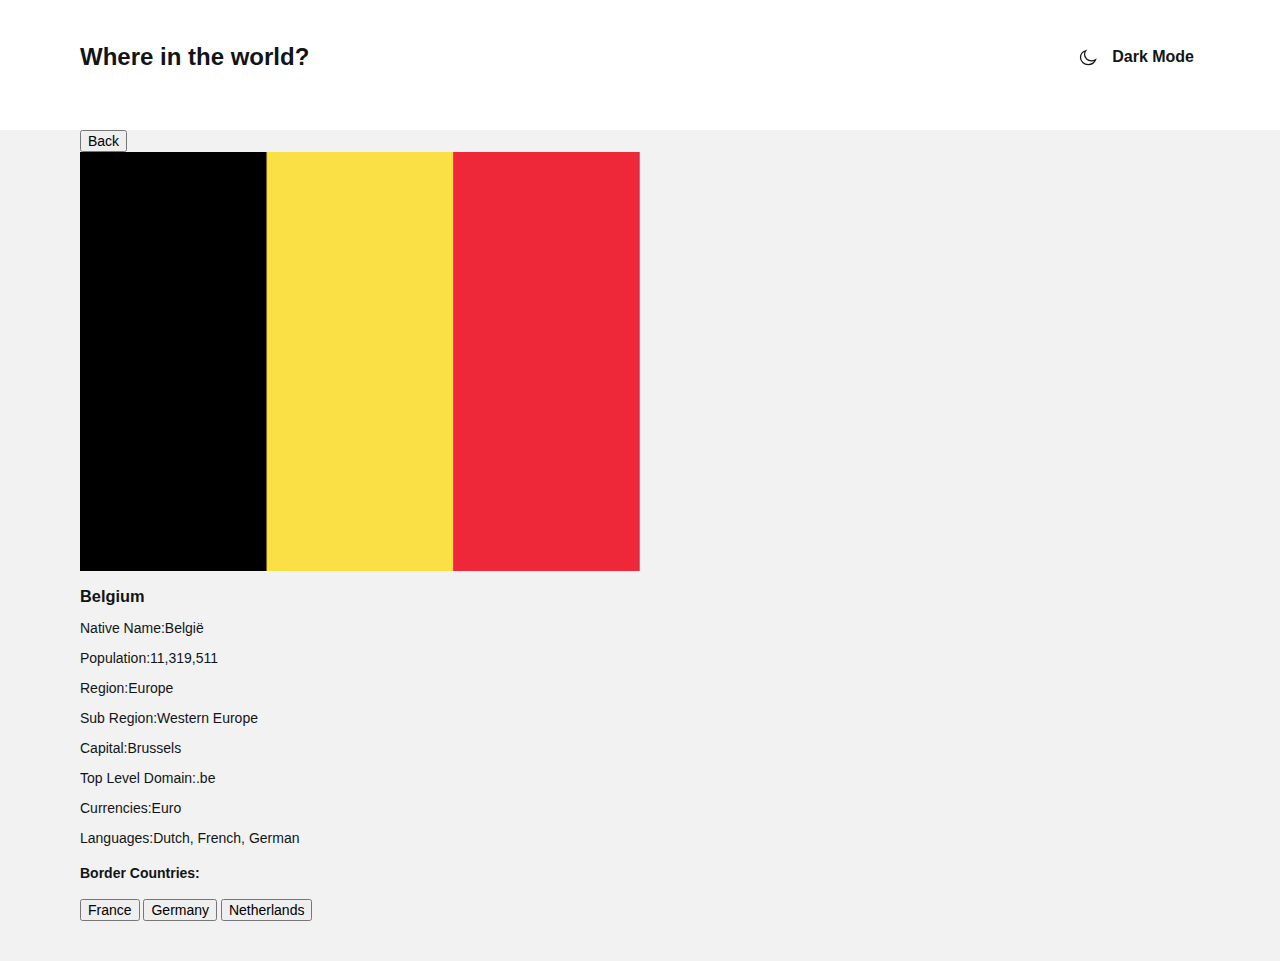
==== detail.html @ cf4d941c "add detail.html and its markup" ====
<!DOCTYPE html>
<html lang="en">
<head>
    <meta charset="UTF-8">
    <meta http-equiv="X-UA-Compatible" content="IE=edge">
    <meta name="viewport" content="width=device-width, initial-scale=1.0">
    <title>Detail</title>

      <!-- stylesheet -->
      <link rel="stylesheet" href="./css/normalize.css">
      <link rel="stylesheet" href="./css/styles.css">
</head>
<body>
    <div class="container site-header-container">
        <header class="site-header">
                <a href="index.html" class="site-heading-link"><h1 class="site-heading">Where in the world?</h1></a>
                <div class="btn-box">
                    <img src="./img/moon-icon.svg" alt="moon-icon" width="20" height="20">
                    <button class="main-btn" type="button">Dark Mode</button>
                </div>
        </header>
    </div>

    <div class="container">
        <main class="details-main">
            <section class="details">
                <div class="img-box">
                    <button class="back-btn" type="button">Back</button>
                    <img class="details-img" src="./img/flag-belgium.jpg" alt="belgium-flag" srcset="./img/flag-belgium.jpg 1x, ./img/flag-belgium@2x.jpg 2x" width="560" height="400">
                </div>
                <div class="details-content">
                    <div class="details-content-box">
                        <div class="details-content-left">
                            <h3>Belgium</h3>
                            <p class="details-content-text"><span class="details-content-text-heading">Native Name:</span>België</p>
                            <p class="details-content-text"><span class="details-content-text-heading">Population:</span>11,319,511</p>
                            <p class="details-content-text"><span class="details-content-text-heading">Region:</span>Europe</p>
                            <p class="details-content-text"><span class="details-content-text-heading">Sub Region:</span>Western Europe</p>
                            <p class="details-content-text"><span class="details-content-text-heading">Capital:</span>Brussels</p>
                        </div>
                        <div class="details-content-right">
                            <p class="details-content-text"><span class="details-content-text-heading">Top Level Domain:</span>.be</p>
                            <p class="details-content-text"><span class="details-content-text-heading">Currencies:</span>Euro</p>
                            <p class="details-content-text"><span class="details-content-text-heading">Languages:</span>Dutch, French, German</p>
                        </div>
                    </div>
                    <div class="borders">
                        <h4 class="borders-heading">Border Countries: </h4>
                        <button class="border-btn" type="button">France</button>
                        <button class="border-btn" type="button">Germany</button>
                        <button class="border-btn" type="button">Netherlands</button>
                    </div>
                </div>
            </section>
        </main>
    </div>

</body>
</html>
---- css/styles.css ----
/* Fonts */
@font-face {
    font-family: "Nunito Sans";
    src: url(../fonts/NunitoSans-Light.woff) format("woff2"),
        url(../fonts/NunitoSans-Light.woff2) format("woff");
    font-weight: 300;
    font-style: normal;
    font-display: swap;
}

@font-face {
    font-family: "Nunito Sans";
    src: url(../fonts/NunitoSans-Regular.woff) format("woff2"),
        url(../fonts/NunitoSans-Regular.woff2) format("woff");
    font-weight: normal;
    font-style: normal;
    font-display: swap;
}

@font-face {
    font-family: "Nunito Sans";
    src: url(../fonts/NunitoSans-SemiBold.woff) format("woff2"),
        url(../fonts/NunitoSans-SemiBold.woff2) format("woff");
    font-weight: 600;
    font-style: normal;
    font-display: swap;
}

@font-face {
    font-family: "Nunito Sans";
    src: url(../fonts/NunitoSans-ExtraBold.woff) format("woff2"),
        url(../fonts/NunitoSans-ExtraBold.woff2) format("woff");
    font-weight: bold;
    font-style: normal;
    font-display: swap;
}

/* Custom properties */
:root {
    --accent-color: #111517;
    --bg-color: #f2f2f2;
    --white-color: #fff;
}
html {
    box-sizing: border-box;
    height: 100%;
    scroll-behavior: smooth;
}

*,
*::before,
*::after {
    box-sizing: inherit;
}

body {
    display: flex;
    flex-direction: column;
    height: 100%;
    padding: 0;
    margin: 0;
    font-size: 14px;
    font-family: "Arial", sans-serif;
    line-height: 16px;
    background-color: var(--white-color);
    color: var(--accent-color);
}
.dark-mode {
    --white-color: rgb(44, 55, 64) ;
    --accent-color: #fff;
    --bg-color: #202c36;
}

img {
    display: flex;
    max-width: 100%;
    height: auto;
}

.container {
    width: 100%;
    max-width: 1440px;
    padding-left: 80px;
    padding-right: 80px;
    padding-bottom: 40px;
    margin-left: auto;
    margin-right: auto;
    background-color: var(--bg-color);
}

/* Site header styles */
.site-header {
    display: flex;
    align-items: center;
    justify-content: space-between;
    }
.site-header-container {
    padding-top: 24px;
    background-color: inherit;
}
.site-heading-link {
    display: block;
    text-decoration: none;
    color: var(--accent-color);
    white-space: nowrap;
}
.site-heading {
    display: block;
    font-weight: 800;
    font-size: 24px;
    line-height: 34px;
}

.btn-box {
    display: flex;
    align-items: center;
}
.main-btn {
    border: 0;
    font-weight: 600;
    font-size: 16px;
    line-height: 22px;
    background-color: inherit;
    color: var(--accent-color);
    margin-left: 8px;
    cursor: pointer;
    white-space: nowrap;
}

/* Main content */
.main-content {
    flex-grow: 1;
}

.main-container {
    padding-top: 48px;
}

form {
    display: flex;
    align-items: center;
    justify-content: space-between;
    margin-bottom: 48px;
}
.search-input {
    width: 100%;
    max-width: 480px;
    display: inline-block;
    padding-top: 18px;
    padding-bottom: 18px;
    padding-left: 74px;
    background-color: var(--white-color);
    border: 0;
    color: var(--accent-color);
    outline: none;
    white-space: wrap;
}
.search-input::before {
    width: 18px;
    height: 18px;
    background-image: url(../img/search.svg);
    background-repeat: no-repeat;
    background-size: contain;
    background-position: center center;
    content: "";
}

select {
    width: 100%;
    max-width: 200px;
    border: 0;
    color: var(--accent-color);
    background-color: var(--white-color);
    padding-top: 18px;
    padding-bottom: 18px;
    padding-left: 24px;
    border-radius: 5px;
    margin-bottom: 5px;
    outline: none;
    white-space: wrap;
}
option {
    display: block;
    margin-top: 16px;
    margin-bottom: 16px;
    padding-left: 24px;
}

.countries-list {
    display: flex;
    flex-wrap: wrap;
    list-style: none;
    padding-left: 0;
    margin-left: -70px;
}

.countries-item {
    flex-shrink: 1;
    margin-left: 70px;
    background-color: var(--white-color);
    margin-bottom: 50px;
}
.countries-link {
    text-decoration: none;
    color: var(--accent-color);
}
.countries-link:hover {
    opacity: 0.8;
}

.countries-item-heading {
    font-weight: 800;
    font-size: 18px;
    line-height: 24px;
    margin-top: 24px;
    margin-bottom: 16px;
    margin-left: 24px;
}
.countries-item-content-box {
    display: flex;
    align-items: center;
    padding-left: 24px;
    padding-bottom: 46px;
}
.countries-item-content-heading {
    display: block;
    margin: 0;
    margin-right: 5px;
    font-weight: 600;
}
.countries-item-content-heading:not(:last-child) {
    margin-bottom: 8px;
}
.countries-item-content-text {
    display: block;
    margin: 0;
    font-weight: 300;
}
.countries-item-content-text:not(:last-child) {
    margin-bottom: 8px;
}

/*Details page styles  */
.details {
}
.img-box {
}
.back-btn {
}
.details-img {
}
.details-content {
}
.details-content-box {
}
.details-content-left {
}
.details-content-text {
}
.details-content-text-heading {
}
.details-content-right {
}
.borders {
}
.borders-heading {
}
.border-btn {
}
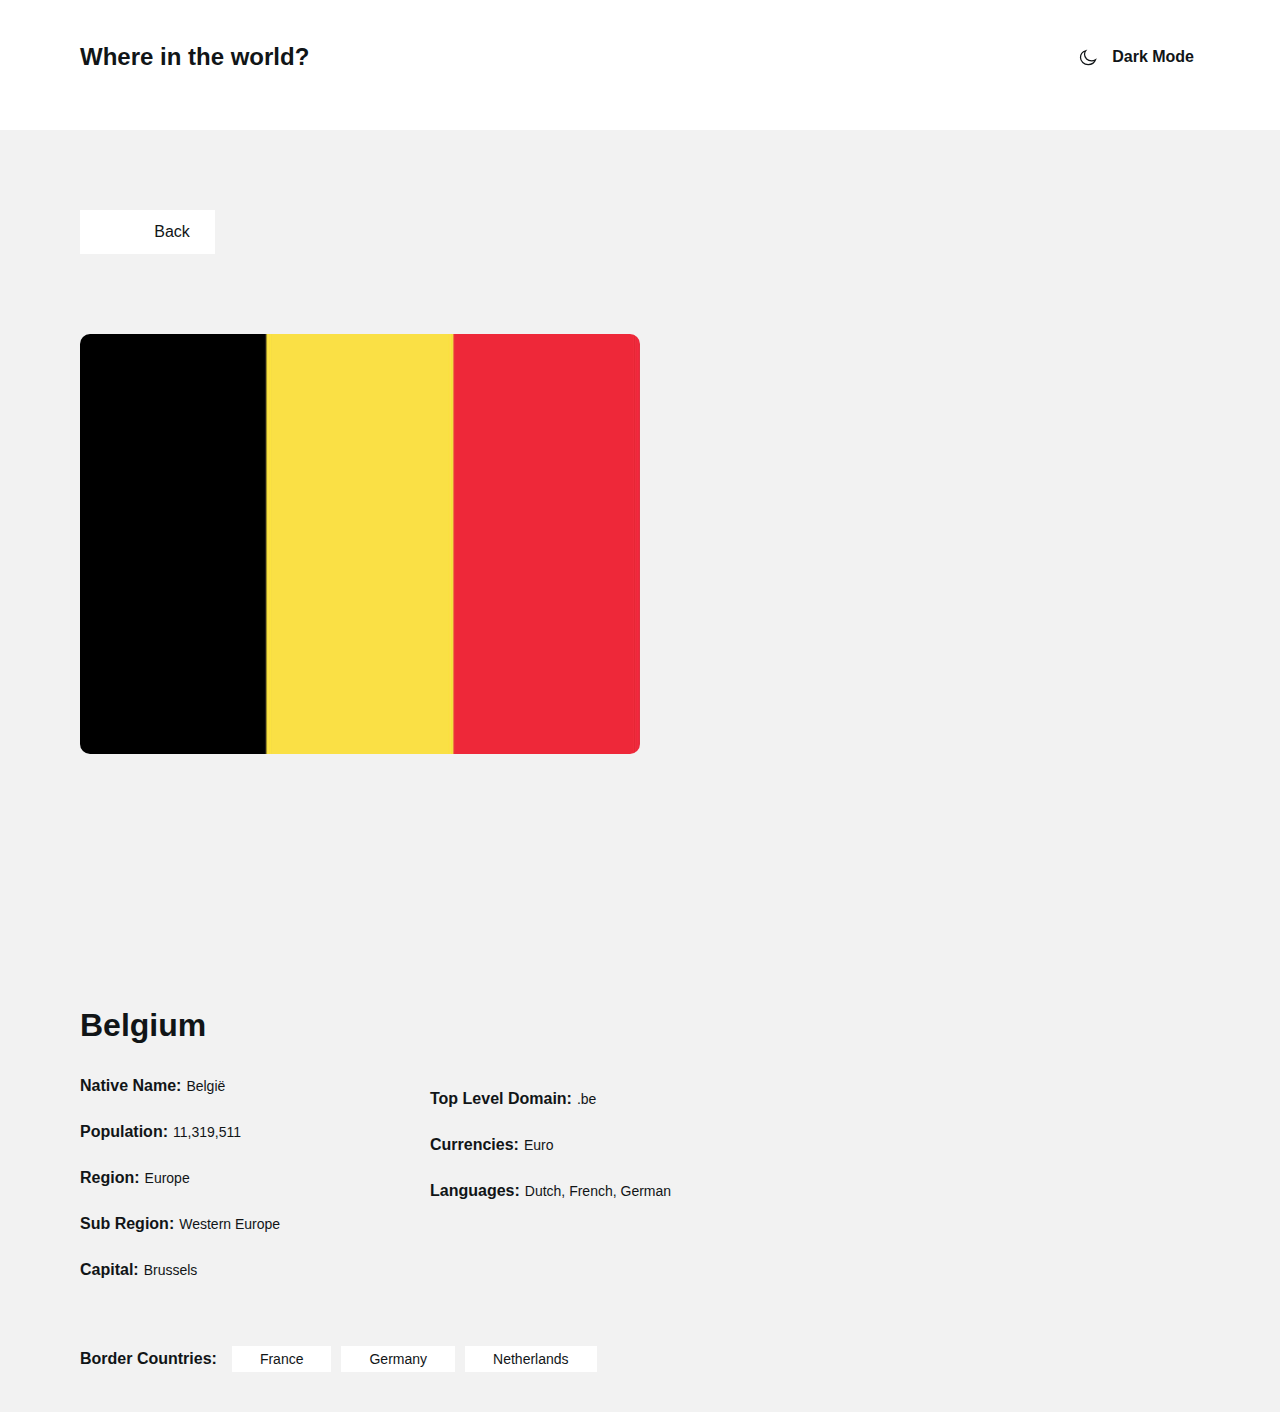
==== commit ae99e0d3: "add styles details.html" ====
--- a/detail.html
+++ b/detail.html
@@ -31,7 +31,7 @@
                 <div class="details-content">
                     <div class="details-content-box">
                         <div class="details-content-left">
-                            <h3>Belgium</h3>
+                            <h3 class="details-content-heading">Belgium</h3>
                             <p class="details-content-text"><span class="details-content-text-heading">Native Name:</span>België</p>
                             <p class="details-content-text"><span class="details-content-text-heading">Population:</span>11,319,511</p>
                             <p class="details-content-text"><span class="details-content-text-heading">Region:</span>Europe</p>
@@ -55,5 +55,7 @@
         </main>
     </div>
 
+    <script src="./js/main.js"></script>
+
 </body>
 </html>--- a/css/styles.css
+++ b/css/styles.css
@@ -242,28 +242,113 @@
 
 /*Details page styles  */
 .details {
+    display: flex;
+    align-items: center;
+    justify-content: space-between;
+    flex-wrap: wrap;
 }
 .img-box {
-}
+    display: flex;
+    flex-direction: column;
+    justify-content: flex-start;
+}
+
 .back-btn {
+    width: 100%;
+    max-width: 135px;
+    display: inline-block;
+    border: 0;
+    color: var(--accent-color);
+    background-color: var(--white-color);
+    padding: 10px 15px 10px 64px;
+    margin-top: 80px;
+    margin-bottom: 80px;
+    font-weight: 300;
+    font-size: 16px;
+    line-height: 24px;
+}
+.back-btn::before {
+    width: 20px;
+    height: 20px;
+    background-image: url(../img/call-made.svg);
+    background-repeat: no-repeat;
+    background-position: center center;
+    background-size: contain;
 }
 .details-img {
+    display: flex;
+    border-radius: 10px;
+    width: 560px;
+    height: 420px;
+    object-fit: cover;
+    flex-shrink: 0;
 }
 .details-content {
+    margin-top: 250px;
+    width: 100%;
+    max-width: 600px;
 }
 .details-content-box {
+    display: flex;
+    align-items: center;
+    justify-content: space-between;
+    flex-wrap: wrap;
 }
 .details-content-left {
+    width: 100%;
+    max-width: 207px;
+}
+
+.details-content-heading {
+    font-weight: 800;
+    font-size: 32px;
+    line-height: 43px;
+    color: var(--accent-color);
+    margin: 0;
+    margin-bottom: 23px;
 }
 .details-content-text {
+    font-size: 14px;
+    line-height: 24px;
+    font-weight: 300;
+    margin-top: 0;
 }
 .details-content-text-heading {
+    font-weight: 600;
+    font-size: 16px;
+    line-height: 32px;
+    margin-right: 5px;
 }
 .details-content-right {
+    width: 100%;
+    max-width: 250px;
 }
 .borders {
-}
+    display: flex;
+    align-items: center;
+    flex-wrap: wrap;
+    margin-top: 46px;
+    margin-bottom: 0;
+}
+
 .borders-heading {
-}
+    font-weight: 600;
+    font-size: 16px;
+    line-height: 24px;
+    margin: 0;
+    margin-right: 15px;
+    white-space: nowrap;
+    }
+
 .border-btn {
-}
+    padding: 5px 28px;
+    background-color: var(--white-color);
+    color: var(--accent-color);
+    font-weight: 300;
+    border: 0;
+    white-space: nowrap;
+}
+
+.border-btn:not(:last-child) {
+    margin-right: 10px;
+}
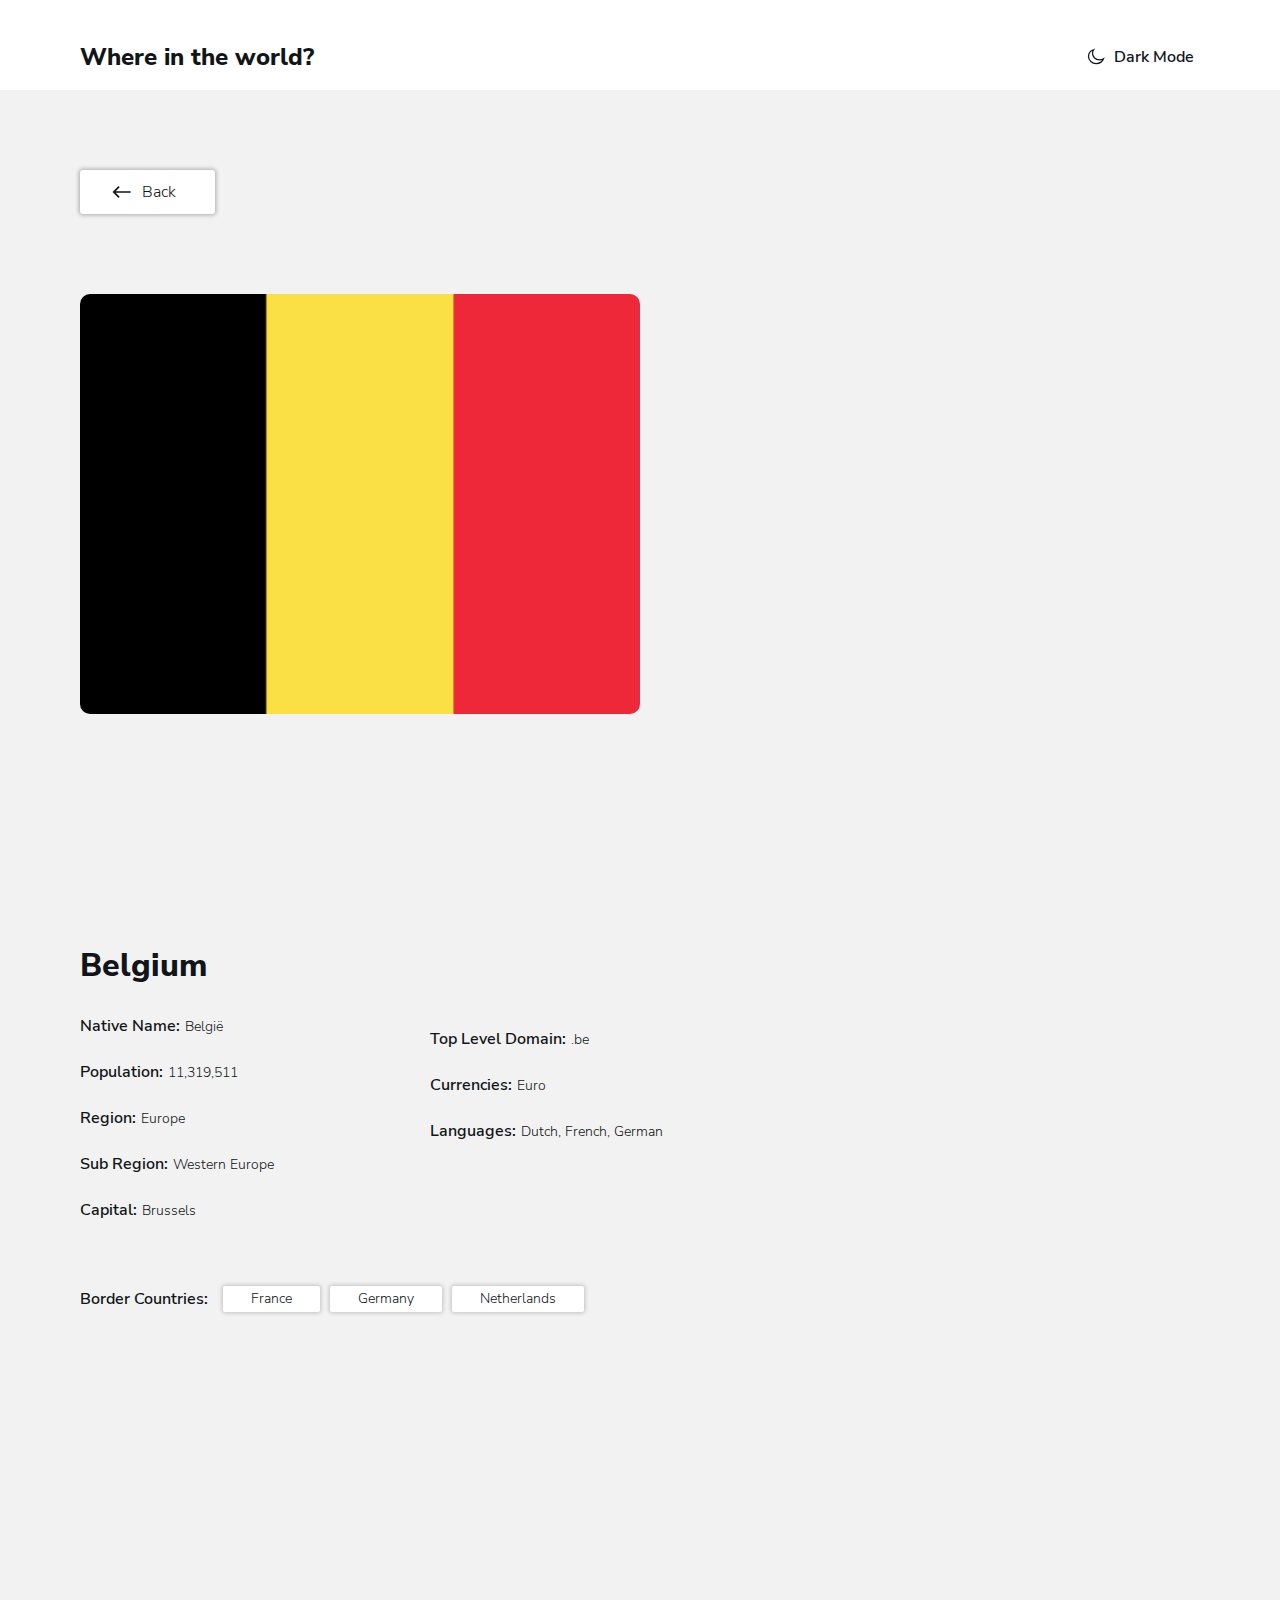
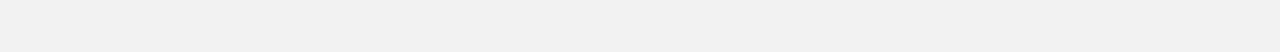
==== commit 0b34b028: "add svg to back-btn and padding bottom" ====
--- a/detail.html
+++ b/detail.html
@@ -15,17 +15,22 @@
         <header class="site-header">
                 <a href="index.html" class="site-heading-link"><h1 class="site-heading">Where in the world?</h1></a>
                 <div class="btn-box">
-                    <img src="./img/moon-icon.svg" alt="moon-icon" width="20" height="20">
-                    <button class="main-btn" type="button">Dark Mode</button>
+                    <button class="main-btn" type="button">
+                        <svg class="moon-icon" xmlns="http://www.w3.org/2000/svg" width="20" height="20"><path fill="#fff" fill-rule="evenodd" stroke="currentColor" stroke-width="1.25" d="M13.553 13.815c-3.884 0-7.034-2.887-7.034-6.447 0-1.343.448-2.586 1.212-3.618-3.04.945-5.231 3.581-5.231 6.688 0 3.9 3.45 7.062 7.704 7.062 3.389 0 6.266-2.007 7.296-4.796a7.458 7.458 0 0 1-3.947 1.111Z" clip-rule="evenodd"/></svg>
+                        <span class="main-btn-text">Dark Mode</span>
+                    </button>
                 </div>
         </header>
     </div>
 
-    <div class="container">
+    <div class="container details-container">
         <main class="details-main">
             <section class="details">
                 <div class="img-box">
-                    <button class="back-btn" type="button">Back</button>
+                    <button class="back-btn" type="button">
+                        <svg class="back-icon" xmlns="http://www.w3.org/2000/svg" width="20" height="20"><path fill="currentColor" fill-rule="evenodd" d="m6.464 4.107 1.179 1.179-3.89 3.889h14.85v1.65H3.753l3.89 3.889-1.179 1.179L.572 10l5.892-5.893Z" clip-rule="evenodd"/></svg>
+                        <span class="back-btn-text">Back</span>
+                    </button>
                     <img class="details-img" src="./img/flag-belgium.jpg" alt="belgium-flag" srcset="./img/flag-belgium.jpg 1x, ./img/flag-belgium@2x.jpg 2x" width="560" height="400">
                 </div>
                 <div class="details-content">
--- a/css/styles.css
+++ b/css/styles.css
@@ -60,10 +60,12 @@
     padding: 0;
     margin: 0;
     font-size: 14px;
-    font-family: "Arial", sans-serif;
+    font-family: "Nunito Sans", "Arial", sans-serif;
     line-height: 16px;
     background-color: var(--white-color);
     color: var(--accent-color);
+    transition: background-color 0.4s ease,
+    color 0.4s ease;
 }
 .dark-mode {
     --white-color: rgb(44, 55, 64) ;
@@ -82,7 +84,6 @@
     max-width: 1440px;
     padding-left: 80px;
     padding-right: 80px;
-    padding-bottom: 40px;
     margin-left: auto;
     margin-right: auto;
     background-color: var(--bg-color);
@@ -93,10 +94,16 @@
     display: flex;
     align-items: center;
     justify-content: space-between;
+    box-shadow: 0px 2px 4px rgba(0, 0, 0, 0.0562443);
+    padding-left: 80px;
+    padding-right: 80px;
     }
 .site-header-container {
+    width: 100%;
+    max-width: 1440px;
+    padding: 0;
     padding-top: 24px;
-    background-color: inherit;
+    background-color: var(--white-color);
 }
 .site-heading-link {
     display: block;
@@ -116,15 +123,25 @@
     align-items: center;
 }
 .main-btn {
-    border: 0;
+    display: flex;
+    border: 0;
+    background-color: inherit;
+    cursor: pointer;
+    white-space: nowrap;
+}
+.main-btn-text {
     font-weight: 600;
     font-size: 16px;
     line-height: 22px;
-    background-color: inherit;
     color: var(--accent-color);
     margin-left: 8px;
-    cursor: pointer;
-    white-space: nowrap;
+}
+
+.main-btn:hover {
+    opacity: 0.6;
+}
+.moon-icon {
+    color: var(--accent-color);
 }
 
 /* Main content */
@@ -143,8 +160,7 @@
     margin-bottom: 48px;
 }
 .search-input {
-    width: 100%;
-    max-width: 480px;
+    min-width: 480px;
     display: inline-block;
     padding-top: 18px;
     padding-bottom: 18px;
@@ -154,15 +170,8 @@
     color: var(--accent-color);
     outline: none;
     white-space: wrap;
-}
-.search-input::before {
-    width: 18px;
-    height: 18px;
-    background-image: url(../img/search.svg);
-    background-repeat: no-repeat;
-    background-size: contain;
-    background-position: center center;
-    content: "";
+    box-shadow: 0px 2px 9px rgba(0, 0, 0, 0.06);
+    border-radius: 5px;
 }
 
 select {
@@ -178,6 +187,7 @@
     margin-bottom: 5px;
     outline: none;
     white-space: wrap;
+    box-shadow: 0px 2px 9px rgba(0, 0, 0, 0.06);
 }
 option {
     display: block;
@@ -199,6 +209,8 @@
     margin-left: 70px;
     background-color: var(--white-color);
     margin-bottom: 50px;
+    box-shadow: 0px 0px 7px 2px rgba(0, 0, 0, 0.03);
+    border-radius: 5px;
 }
 .countries-link {
     text-decoration: none;
@@ -241,6 +253,9 @@
 }
 
 /*Details page styles  */
+.details-container {
+    padding-bottom: 340px;
+}
 .details {
     display: flex;
     align-items: center;
@@ -256,25 +271,28 @@
 .back-btn {
     width: 100%;
     max-width: 135px;
-    display: inline-block;
-    border: 0;
-    color: var(--accent-color);
-    background-color: var(--white-color);
-    padding: 10px 15px 10px 64px;
+    display: flex;
+    align-items: center;
+    border: 0;
+    border-radius: 3px;
+    background-color: var(--white-color);
+    padding: 10px 15px 10px 32px;
     margin-top: 80px;
     margin-bottom: 80px;
+    line-height: 24px;
+    box-shadow: 0px 0px 4px 1px rgba(0, 0, 0, 0.3);
+}
+.back-btn-text {
+    color: var(--accent-color);
     font-weight: 300;
     font-size: 16px;
-    line-height: 24px;
-}
-.back-btn::before {
-    width: 20px;
-    height: 20px;
-    background-image: url(../img/call-made.svg);
-    background-repeat: no-repeat;
-    background-position: center center;
-    background-size: contain;
-}
+}
+
+.back-icon {
+    color: var(--accent-color);
+    margin-right: 10px;
+}
+
 .details-img {
     display: flex;
     border-radius: 10px;
@@ -284,7 +302,7 @@
     flex-shrink: 0;
 }
 .details-content {
-    margin-top: 250px;
+    margin-top: 230px;
     width: 100%;
     max-width: 600px;
 }
@@ -345,8 +363,10 @@
     background-color: var(--white-color);
     color: var(--accent-color);
     font-weight: 300;
+    border-radius: 2px;
     border: 0;
     white-space: nowrap;
+    box-shadow: 0px 0px 4px 1px rgba(0, 0, 0, 0.2);
 }
 
 .border-btn:not(:last-child) {
